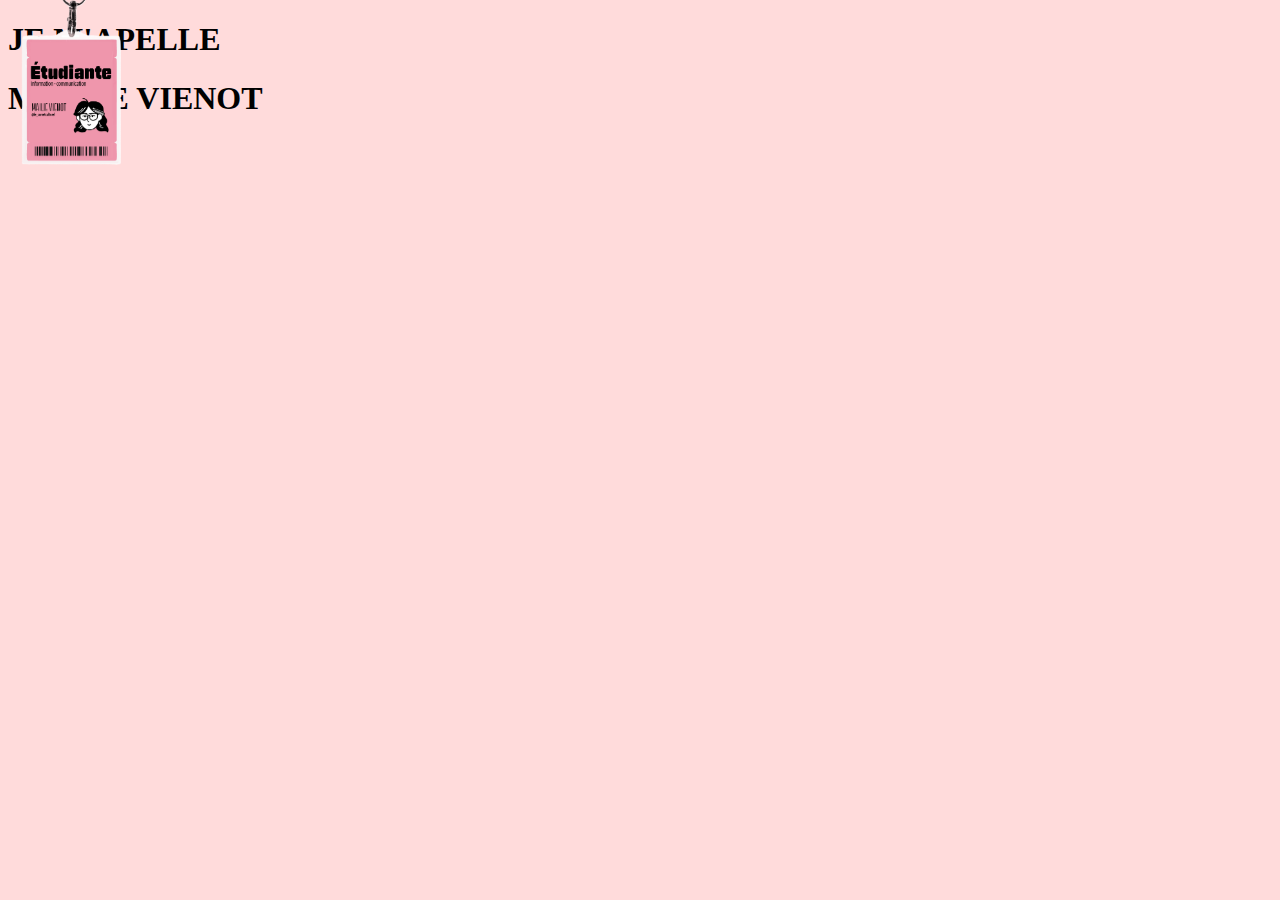
==== Pages/about-me/index-about.html @ 90307793 "Portfolio V1.2 a lot of things" ====
<!DOCTYPE html>
<html lang="en">
<head>
    <meta charset="UTF-8">
    <meta name="viewport" content="width=device-width, initial-scale=1.0">
    <title>Qui Suis-je?</title>
    <link rel="stylesheet" href="style-about.css">
    <script src="script.js" defer></script>
</head>
<body>
    <div class="image-container">
        <img class="image-top-left" src="../../img/etudiante.png" alt="Enchantée, c'est moi !">
    </div>
    <div class="text-container">
        <h1 class="titre1">JE M'APELLE</h1>
        <h1 class="titre2">MAÏLIE VIENOT</h1>
</body>
</html>
---- Pages/about-me/style-about.css ----
body {
    background-color: #FFDBDB;
}

.image-top-left {
    position: absolute;
    top: -12%;
    left: -4%;
    transform: rotateX(15deg);
    margin: 0px;
    width: 25%;
    animation: swing 3s infinite ease-in-out;
}

@keyframes swing {
    0% { transform: rotate(-15deg) translateX(0); }
    50% { transform: rotate(-15deg) translateX(10px); }
    100% { transform: rotate(-15deg) translateX(0); }
}

/* Styles pour les écrans de taille moyenne */
@media (min-width: 768px) {
    .image-top-left {
        top: -10%;
        left: -3%;
        width: 20%;
    }
}

/* Styles pour les écrans de grande taille */
@media (min-width: 1024px) {
    .image-top-left {
        top: -8%;
        left: -2%;
        width: 15%;
    }
}
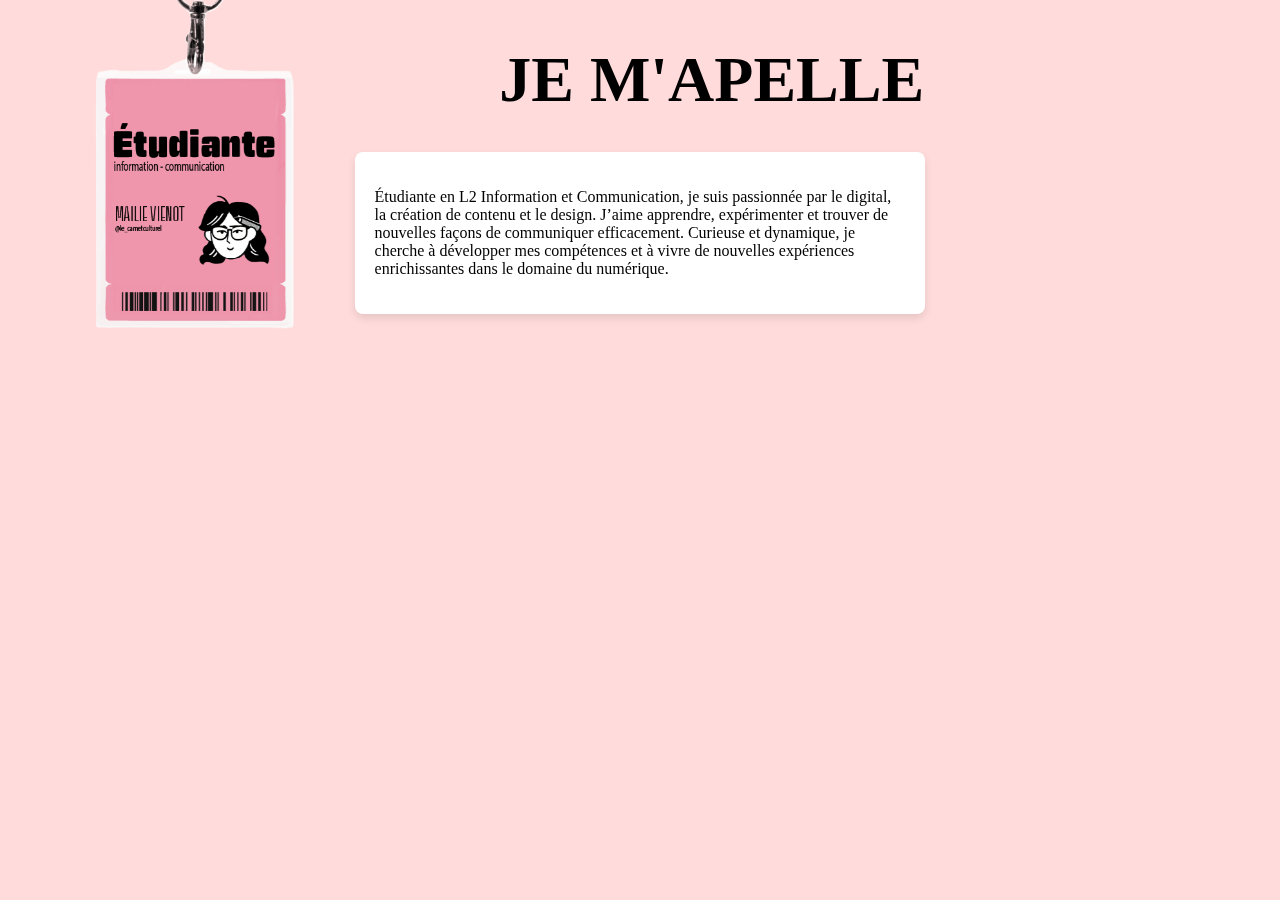
==== commit f8854fa7: "Portfolio V1.3.1 little update nothing special" ====
--- a/Pages/about-me/index-about.html
+++ b/Pages/about-me/index-about.html
@@ -5,7 +5,7 @@
     <meta name="viewport" content="width=device-width, initial-scale=1.0">
     <title>Qui Suis-je?</title>
     <link rel="stylesheet" href="style-about.css">
-    <script src="script.js" defer></script>
+    <script src="script.js"></script>
 </head>
 <body>
     <div class="image-container">
@@ -13,6 +13,12 @@
     </div>
     <div class="text-container">
         <h1 class="titre1">JE M'APELLE</h1>
-        <h1 class="titre2">MAÏLIE VIENOT</h1>
+        <h1 class="titre2">Maïlie Vienot</h1>
+    </div>
+
+    <div class="content-box">
+        <p class="texte1">Étudiante en L2 Information et Communication, je suis passionnée par le digital, la création de contenu et le design. J’aime apprendre, expérimenter et trouver de nouvelles façons de communiquer efficacement. Curieuse et dynamique, je cherche à développer mes compétences et à vivre de nouvelles expériences enrichissantes dans le domaine du numérique.
+    </p>
+    </div>
 </body>
 </html>--- a/Pages/about-me/style-about.css
+++ b/Pages/about-me/style-about.css
@@ -1,3 +1,8 @@
+@font-face {
+    font-family: 'Kapakana';
+    src: url('../../fonts/Kapakana.ttf') format('truetype');
+}
+
 body {
     background-color: #FFDBDB;
 }
@@ -18,20 +23,45 @@
     100% { transform: rotate(-15deg) translateX(0); }
 }
 
+.text-container {
+    position: absolute;
+    text-align: center;
+    left: 39%;
+    top: 0%;
+    align-content: center;
+    font-size: 2em
+}
+
+.titre2 {
+    font-family: 'Kapakana', sans-serif;
+}
+
+.content-box {
+    background-color: white;
+    box-shadow: 0 4px 8px rgba(0, 0, 0, 0.1);
+    padding: 20px;
+    border-radius: 8px;
+    position: relative;
+    max-width: 80%;
+    margin: 12% auto;
+    width: 42%
+}
+
+
 /* Styles pour les écrans de taille moyenne */
 @media (min-width: 768px) {
     .image-top-left {
-        top: -10%;
-        left: -3%;
-        width: 20%;
+        top: -16%;
+        left: -0%;
+        width: 30%;
     }
 }
 
 /* Styles pour les écrans de grande taille */
 @media (min-width: 1024px) {
     .image-top-left {
-        top: -8%;
-        left: -2%;
-        width: 15%;
+        top: -16%;
+        left: -0%;
+        width: 30%;
     }
 }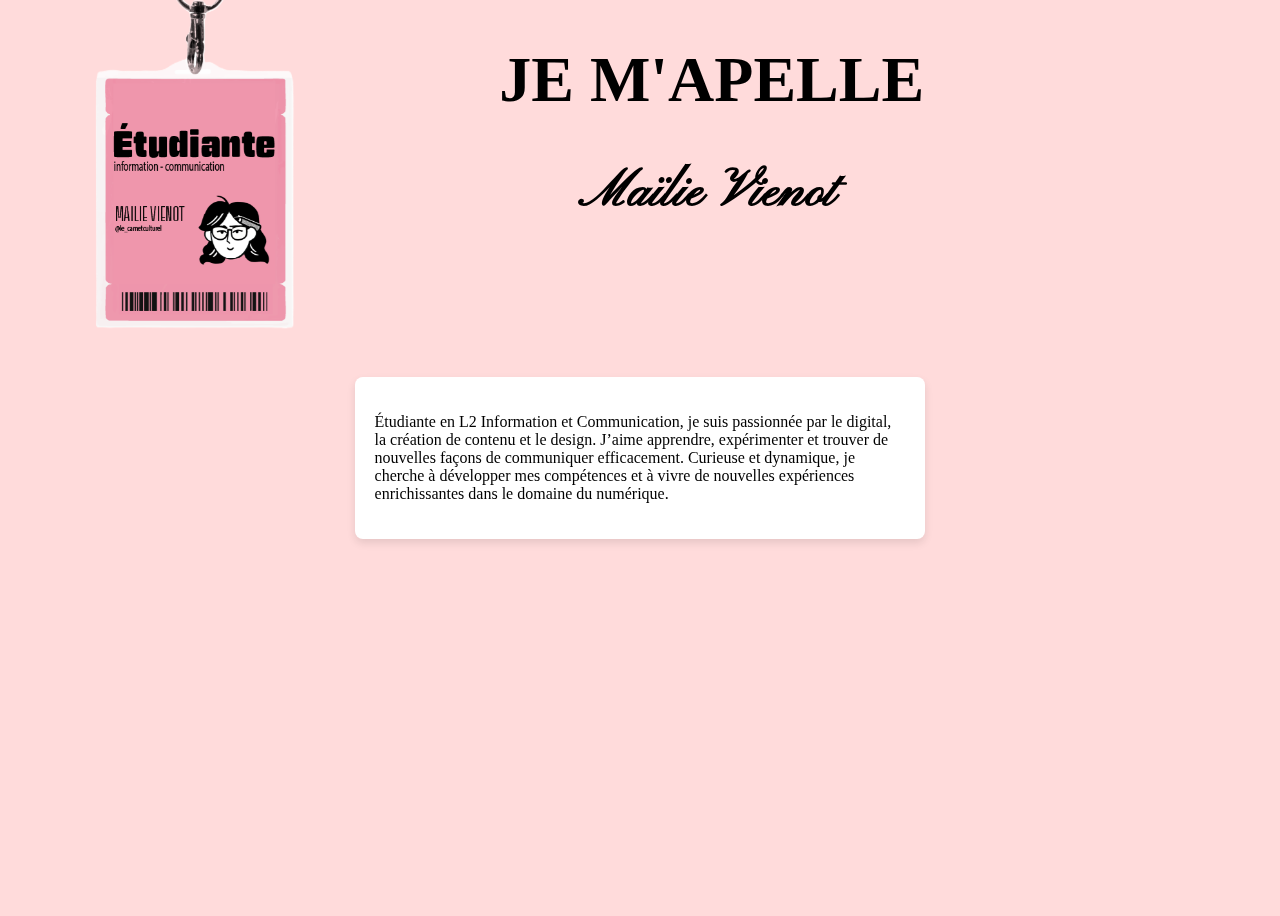
==== commit 146bfca1: "just a save" ====
--- a/Pages/about-me/index-about.html
+++ b/Pages/about-me/index-about.html
@@ -15,7 +15,6 @@
         <h1 class="titre1">JE M'APELLE</h1>
         <h1 class="titre2">Maïlie Vienot</h1>
     </div>
-
     <div class="content-box">
         <p class="texte1">Étudiante en L2 Information et Communication, je suis passionnée par le digital, la création de contenu et le design. J’aime apprendre, expérimenter et trouver de nouvelles façons de communiquer efficacement. Curieuse et dynamique, je cherche à développer mes compétences et à vivre de nouvelles expériences enrichissantes dans le domaine du numérique.
     </p>
--- a/Pages/about-me/style-about.css
+++ b/Pages/about-me/style-about.css
@@ -5,6 +5,11 @@
 
 body {
     background-color: #FFDBDB;
+    display: flex;
+    justify-content: center;
+    align-items: center;
+    height: 100vh;
+    flex-direction: column;
 }
 
 .image-top-left {
@@ -43,7 +48,6 @@
     border-radius: 8px;
     position: relative;
     max-width: 80%;
-    margin: 12% auto;
     width: 42%
 }
 
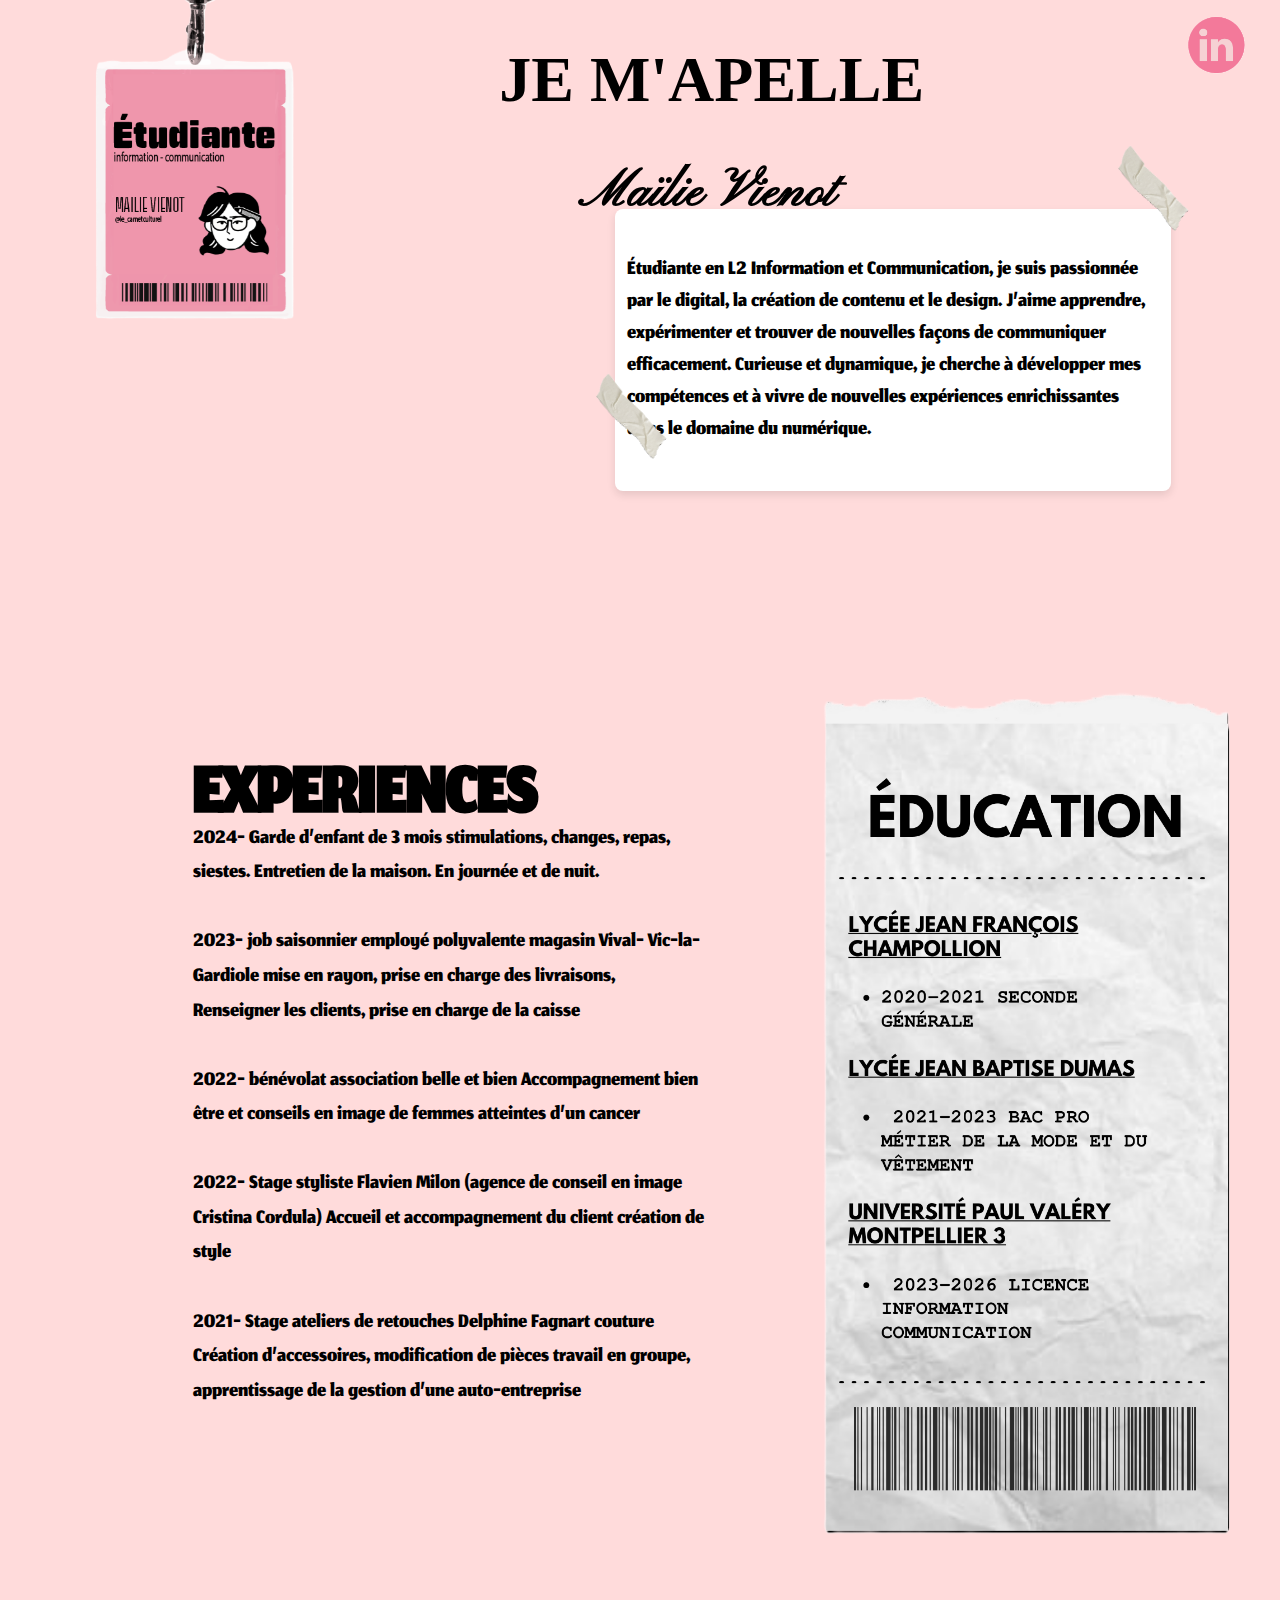
==== commit 1f0c8841: "Portfolio V1.3.2 Finished page ABOUT ME without js" ====
--- a/Pages/about-me/index-about.html
+++ b/Pages/about-me/index-about.html
@@ -8,16 +8,38 @@
     <script src="script.js"></script>
 </head>
 <body>
+    <div class="text-container">
+            <h1 class="titre1">JE M'APELLE</h1>
+            <h1 class="titre2">Maïlie Vienot</h1>
+        </div>
     <div class="image-container">
+        <a href="https://www.linkedin.com/in/mailie-vienot-6aba06296/">
+        <img class="image-top-right" src="../../img/indeed-pinky.png" alt="Let's discover me !">
+    </a>
         <img class="image-top-left" src="../../img/etudiante.png" alt="Enchantée, c'est moi !">
     </div>
-    <div class="text-container">
-        <h1 class="titre1">JE M'APELLE</h1>
-        <h1 class="titre2">Maïlie Vienot</h1>
+    <div class="content-box">
+        <img class="tape-right" src="../../img/tape.png">
+        <img class="tape-left" src="../../img/tape.png">
+        
+        <p class="texte1">Étudiante en L2 Information et Communication, je suis passionnée par le digital, la création de contenu et le design. J’aime apprendre, expérimenter et trouver de nouvelles façons de communiquer efficacement. Curieuse et dynamique, je cherche à développer mes compétences et à vivre de nouvelles expériences enrichissantes dans le domaine du numérique.
+        </p>
     </div>
-    <div class="content-box">
-        <p class="texte1">Étudiante en L2 Information et Communication, je suis passionnée par le digital, la création de contenu et le design. J’aime apprendre, expérimenter et trouver de nouvelles façons de communiquer efficacement. Curieuse et dynamique, je cherche à développer mes compétences et à vivre de nouvelles expériences enrichissantes dans le domaine du numérique.
-    </p>
+    <div class="text1"> 
+        <h2 class="title1">EXPERIENCES</h2>
+        <p class="exp1">2024- Garde d’enfant de 3 mois stimulations, changes, repas, siestes. Entretien de la maison. En journée et de nuit.
+                <br> <br>
+            2023- job saisonnier employé polyvalente magasin Vival- Vic-la-Gardiole mise en rayon, prise en charge des livraisons, Renseigner les clients, prise en charge de la caisse 
+                <br> <br>
+           2022- bénévolat association belle et bien  Accompagnement bien être et conseils en image de femmes atteintes d’un cancer  
+                <br> <br>
+           2022- Stage styliste Flavien Milon (agence de conseil en image Cristina Cordula)  Accueil et accompagnement du client création de style
+                <br> <br>
+            2021- Stage ateliers de retouches Delphine Fagnart couture  Création d’accessoires, modification de pièces travail en groupe, apprentissage de la gestion d’une auto-entreprise</p>
+    </div>
+
+    <div class="eticket">
+        <img class="ticket1" src="../../img/educ-ticket.png" alt="Education">
     </div>
 </body>
 </html>--- a/Pages/about-me/style-about.css
+++ b/Pages/about-me/style-about.css
@@ -1,6 +1,11 @@
 @font-face {
     font-family: 'Kapakana';
     src: url('../../fonts/Kapakana.ttf') format('truetype');
+}
+
+@font-face {
+    font-family: 'Jomhuria';
+    src: url('../../fonts/Jomhuria.ttf') format('truetype');
 }
 
 body {
@@ -12,6 +17,14 @@
     flex-direction: column;
 }
 
+.image-top-right {
+    position: absolute;
+    top: -2%;
+    left: 90%;
+    margin: 0px;
+    width: 10%;
+}
+
 .image-top-left {
     position: absolute;
     top: -12%;
@@ -19,22 +32,23 @@
     transform: rotateX(15deg);
     margin: 0px;
     width: 25%;
+    transform-origin: top center;
     animation: swing 3s infinite ease-in-out;
 }
 
 @keyframes swing {
-    0% { transform: rotate(-15deg) translateX(0); }
-    50% { transform: rotate(-15deg) translateX(10px); }
-    100% { transform: rotate(-15deg) translateX(0); }
+    0% { transform: rotate(10deg) translateX(0); }
+    50% { transform: rotate(-10deg) translateX(10px); }
+    100% { transform: rotate(10deg) translateX(0); }
 }
 
 .text-container {
+    text-align: center;
     position: absolute;
-    text-align: center;
     left: 39%;
     top: 0%;
     align-content: center;
-    font-size: 2em
+    font-size: 2em;
 }
 
 .titre2 {
@@ -44,13 +58,69 @@
 .content-box {
     background-color: white;
     box-shadow: 0 4px 8px rgba(0, 0, 0, 0.1);
-    padding: 20px;
+    padding: 1%;
     border-radius: 8px;
     position: relative;
     max-width: 80%;
-    width: 42%
+    width: 42%;
+    bottom: 12%;
+    left: 20%;
+    font-family: 'Jomhuria', sans-serif; /* Appliquer la police Jomhuria */
+    font-size: 2em;
 }
 
+.tape-right {
+    position: absolute;
+    top: -31%;
+    right: -2%;
+    width: 26%;
+    transform: rotate(50deg);
+}
+
+.tape-left {
+    position: absolute;
+    top: 50%;
+    left: -18%;
+    width: 26%;
+    transform: rotate(50deg);
+}
+
+.title1 {
+    position: absolute;
+    bottom: 15%;
+    left: 15%;
+    font-size: 3.5em;
+    margin: 0.1%;
+}
+
+.exp1 {
+    position: absolute;
+    top: -2em;
+    left: 0em;
+    width: 16em;
+    line-height: 108%;
+}
+
+.text1 {
+    font-family: 'Jomhuria', sans-serif;
+    position: absolute;
+    bottom: 5%;
+    left: 15%;
+    margin: 0.1%;
+    font-size: 2em;
+}
+
+.eticket {
+    position: absolute;
+    top: 60%;
+    left: 50%;
+    width: 0px;
+    height: 0px;
+}
+
+.ticket1 {
+    height: 70em;
+}
 
 /* Styles pour les écrans de taille moyenne */
 @media (min-width: 768px) {
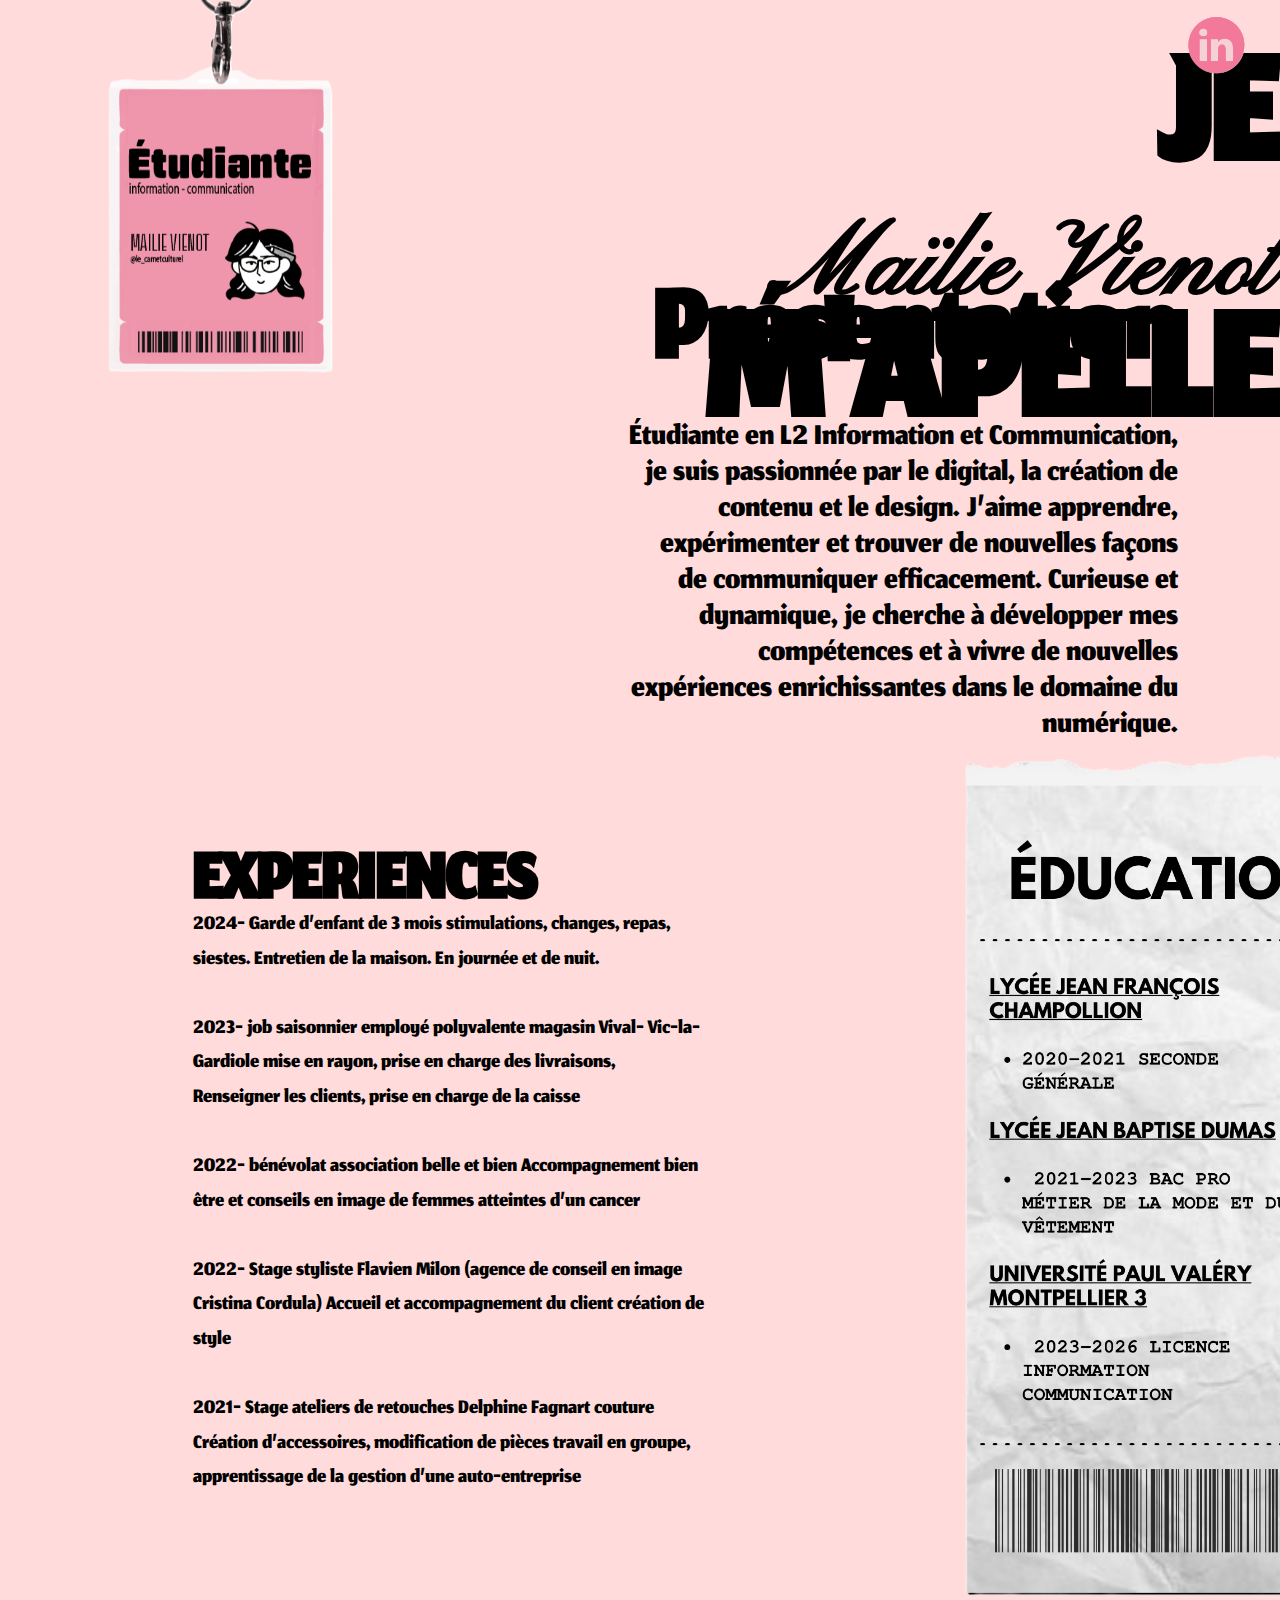
==== commit 186e508c: "Update About Me page" ====
--- a/Pages/about-me/index-about.html
+++ b/Pages/about-me/index-about.html
@@ -18,28 +18,28 @@
     </a>
         <img class="image-top-left" src="../../img/etudiante.png" alt="Enchantée, c'est moi !">
     </div>
-    <div class="content-box">
-        <img class="tape-right" src="../../img/tape.png">
-        <img class="tape-left" src="../../img/tape.png">
-        
-        <p class="texte1">Étudiante en L2 Information et Communication, je suis passionnée par le digital, la création de contenu et le design. J’aime apprendre, expérimenter et trouver de nouvelles façons de communiquer efficacement. Curieuse et dynamique, je cherche à développer mes compétences et à vivre de nouvelles expériences enrichissantes dans le domaine du numérique.
-        </p>
-    </div>
-    <div class="text1"> 
-        <h2 class="title1">EXPERIENCES</h2>
-        <p class="exp1">2024- Garde d’enfant de 3 mois stimulations, changes, repas, siestes. Entretien de la maison. En journée et de nuit.
-                <br> <br>
-            2023- job saisonnier employé polyvalente magasin Vival- Vic-la-Gardiole mise en rayon, prise en charge des livraisons, Renseigner les clients, prise en charge de la caisse 
-                <br> <br>
-           2022- bénévolat association belle et bien  Accompagnement bien être et conseils en image de femmes atteintes d’un cancer  
-                <br> <br>
-           2022- Stage styliste Flavien Milon (agence de conseil en image Cristina Cordula)  Accueil et accompagnement du client création de style
-                <br> <br>
-            2021- Stage ateliers de retouches Delphine Fagnart couture  Création d’accessoires, modification de pièces travail en groupe, apprentissage de la gestion d’une auto-entreprise</p>
-    </div>
+    <div class="container">
+            <div class="content-box">   
+                <h1 class="pres1">Présentation</h1>
+                <p class="texte1">Étudiante en L2 Information et Communication, je suis passionnée par le digital, la création de contenu et le design. J’aime apprendre, expérimenter et trouver de nouvelles façons de communiquer efficacement. Curieuse et dynamique, je cherche à développer mes compétences et à vivre de nouvelles expériences enrichissantes dans le domaine du numérique.
+                </p>
+            </div>
+            <div class="text1"> 
+                <h2 class="title1">EXPERIENCES</h2>
+                <p class="exp1">2024- Garde d’enfant de 3 mois stimulations, changes, repas, siestes. Entretien de la maison. En journée et de nuit.
+                        <br> <br>
+                    2023- job saisonnier employé polyvalente magasin Vival- Vic-la-Gardiole mise en rayon, prise en charge des livraisons, Renseigner les clients, prise en charge de la caisse 
+                        <br> <br>
+                2022- bénévolat association belle et bien  Accompagnement bien être et conseils en image de femmes atteintes d’un cancer  
+                        <br> <br>
+                2022- Stage styliste Flavien Milon (agence de conseil en image Cristina Cordula)  Accueil et accompagnement du client création de style
+                        <br> <br>
+                    2021- Stage ateliers de retouches Delphine Fagnart couture  Création d’accessoires, modification de pièces travail en groupe, apprentissage de la gestion d’une auto-entreprise</p>
+            </div>
 
-    <div class="eticket">
-        <img class="ticket1" src="../../img/educ-ticket.png" alt="Education">
-    </div>
+            <div class="eticket">
+                <img class="ticket1" src="../../img/educ-ticket.png" alt="Education">
+            </div>
+        </div>        
 </body>
 </html>--- a/Pages/about-me/style-about.css
+++ b/Pages/about-me/style-about.css
@@ -15,6 +15,7 @@
     align-items: center;
     height: 100vh;
     flex-direction: column;
+    margin: 0;
 }
 
 .image-top-right {
@@ -43,46 +44,51 @@
 }
 
 .text-container {
-    text-align: center;
-    position: absolute;
-    left: 39%;
+    text-align: end;
+    position: absolute;
+    left: 50%;
     top: 0%;
     align-content: center;
-    font-size: 2em;
+    font-size: 4em;
+}
+
+.text-container .titre1 {
+    font-family: 'Jomhuria', sans-serif;
+    font-size: 4em;
+    margin: 0%;
+    height: 0.8em;
 }
 
 .titre2 {
     font-family: 'Kapakana', sans-serif;
+    margin: 0%;
+}
+
+.container {
+    position: relative;
+    top: 30%;
 }
 
 .content-box {
-    background-color: white;
-    box-shadow: 0 4px 8px rgba(0, 0, 0, 0.1);
-    padding: 1%;
-    border-radius: 8px;
     position: relative;
-    max-width: 80%;
-    width: 42%;
-    bottom: 12%;
-    left: 20%;
-    font-family: 'Jomhuria', sans-serif; /* Appliquer la police Jomhuria */
-    font-size: 2em;
-}
-
-.tape-right {
-    position: absolute;
-    top: -31%;
-    right: -2%;
-    width: 26%;
-    transform: rotate(50deg);
-}
-
-.tape-left {
-    position: absolute;
-    top: 50%;
-    left: -18%;
-    width: 26%;
-    transform: rotate(50deg);
+    width: 43%;
+    bottom: 45%;
+    left: 49%;
+    font-family: 'Jomhuria', sans-serif;
+    font-size: 3em;
+    text-align: end;
+}
+
+.content-box .pres1 {
+    margin: 0%;
+    font-size: 3.5em;
+    padding: 0%;
+    height: 24%;
+}
+
+.content-box .texte1 {
+    margin: 0%;
+    line-height: 75%;
 }
 
 .title1 {
@@ -112,8 +118,8 @@
 
 .eticket {
     position: absolute;
-    top: 60%;
-    left: 50%;
+    top: 26%;
+    left: 61%;
     width: 0px;
     height: 0px;
 }
@@ -134,8 +140,103 @@
 /* Styles pour les écrans de grande taille */
 @media (min-width: 1024px) {
     .image-top-left {
-        top: -16%;
+        top: -17%;
         left: -0%;
-        width: 30%;
-    }
+        width: 34%;
+    }
+}
+
+@media (max-width: 767px) {
+    .text-container {
+        font-size: 2em;
+        left: 10%;
+    }
+
+    .content-box {
+        width: 80%;
+        left: 10%;
+        font-size: 1.5em;
+    }
+
+    .text1 {
+        font-size: 1.5em;
+        left: 10%;
+    }
+
+    .image-top-left {
+        width: 50%;
+        top: -5%;
+        left: 0%;
+    }
+
+    .image-top-right {
+        width: 20%;
+        top: 0%;
+        left: 70%;
+    }
+}
+
+@media (min-width: 768px) and (max-width: 1023px) {
+    .text-container {
+        font-size: 3em;
+        left: 20%;
+    }
+
+    .content-box {
+        width: 60%;
+        left: 20%;
+        font-size: 2em;
+    }
+
+    .text1 {
+        font-size: 2em;
+        left: 20%;
+    }
+
+    .image-top-left {
+        width: 35%;
+        top: -10%;
+        left: 5%;
+    }
+
+    .image-top-right {
+        width: 15%;
+        top: -2%;
+        left: 80%;
+    }
+}
+
+@media (min-width: 1024px) {
+    .text-container {
+        font-size: 4em;
+        left: 50%;
+    }
+
+    .content-box {
+        width: 43%;
+        left: 49%;
+        font-size: 3em;
+    }
+
+    .text1 {
+        font-size: 2em;
+        left: 15%;
+    }
+
+    .image-top-left {
+        width: 34%;
+        top: -17%;
+        left: -0%;
+    }
+
+    .image-top-right {
+        width: 10%;
+        top: -2%;
+        left: 90%;
+    }
+}
+
+.image-top-left, .image-top-right {
+    max-width: 100%;
+    height: auto;
 }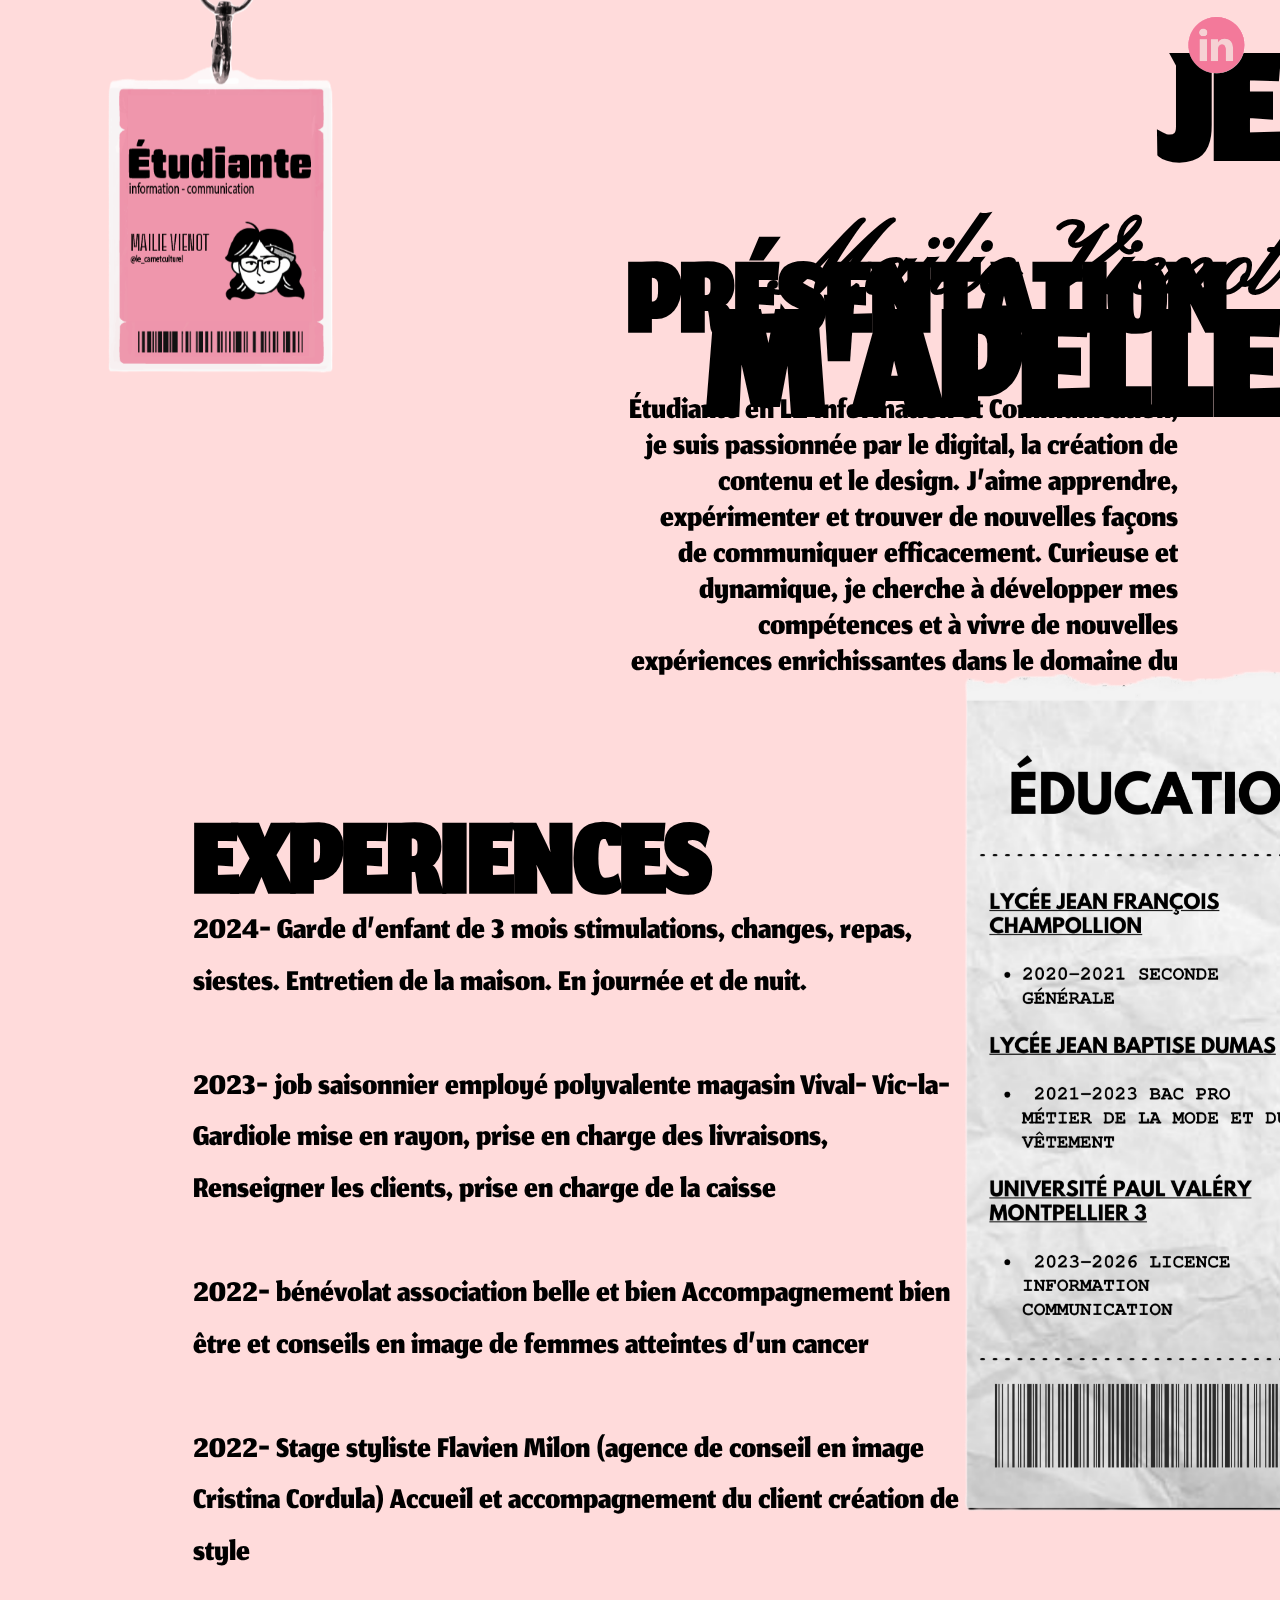
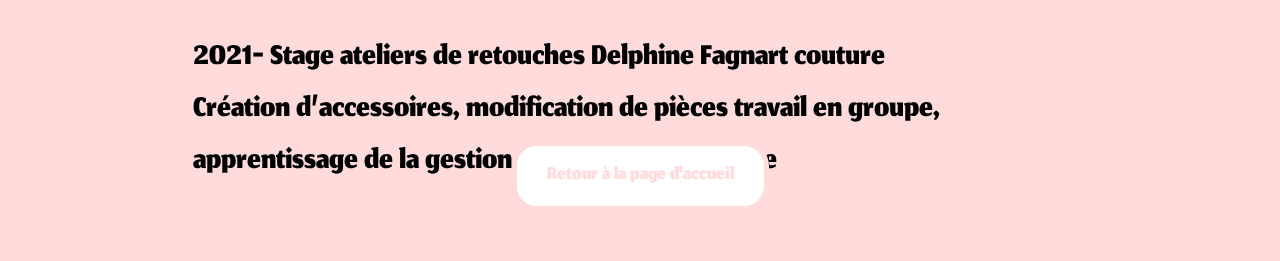
==== commit ae394437: "Update About Me page v1" ====
--- a/Pages/about-me/index-about.html
+++ b/Pages/about-me/index-about.html
@@ -20,7 +20,7 @@
     </div>
     <div class="container">
             <div class="content-box">   
-                <h1 class="pres1">Présentation</h1>
+                <h1 class="pres1">PRÉSENTATION</h1>
                 <p class="texte1">Étudiante en L2 Information et Communication, je suis passionnée par le digital, la création de contenu et le design. J’aime apprendre, expérimenter et trouver de nouvelles façons de communiquer efficacement. Curieuse et dynamique, je cherche à développer mes compétences et à vivre de nouvelles expériences enrichissantes dans le domaine du numérique.
                 </p>
             </div>
@@ -40,6 +40,9 @@
             <div class="eticket">
                 <img class="ticket1" src="../../img/educ-ticket.png" alt="Education">
             </div>
-        </div>        
+        </div>
+        <a class="btn-menu" href="..\..\index.html">        
+            <button class="btn-retour">Retour à la page d'accueil</button>
+        </a>        
 </body>
 </html>--- a/Pages/about-me/style-about.css
+++ b/Pages/about-me/style-about.css
@@ -72,7 +72,7 @@
 .content-box {
     position: relative;
     width: 43%;
-    bottom: 45%;
+    bottom: 33%;
     left: 49%;
     font-family: 'Jomhuria', sans-serif;
     font-size: 3em;
@@ -83,7 +83,7 @@
     margin: 0%;
     font-size: 3.5em;
     padding: 0%;
-    height: 24%;
+    height: 1em;
 }
 
 .content-box .texte1 {
@@ -110,10 +110,10 @@
 .text1 {
     font-family: 'Jomhuria', sans-serif;
     position: absolute;
-    bottom: 5%;
+    top: 115%;
     left: 15%;
     margin: 0.1%;
-    font-size: 2em;
+    font-size: 3em;
 }
 
 .eticket {
@@ -128,6 +128,33 @@
     height: 70em;
 }
 
+.btn-menu { 
+    position: relative;
+    top: 120%;
+}
+
+.btn-retour {
+    display: block;
+    margin: 50px auto; /* Centre horizontalement */
+    padding: 15px 30px;
+    font-size: 30px;
+    font-family: 'Jomhuria', sans-serif;
+    color: #FFDBDB;
+    background-color: white;
+    border: 5px solid #FFDBDB;
+    border-radius: 25px; /* Arrondi les bords */
+    cursor: pointer;
+    transition: background 0.3s, color 0.3s;
+}
+a, a:hover, a:focus {
+    text-decoration: none;
+}
+
+.btn-retour:hover {
+    background-color: #FFDBDB;
+    color: white;
+}
+
 /* Styles pour les écrans de taille moyenne */
 @media (min-width: 768px) {
     .image-top-left {
@@ -219,7 +246,7 @@
     }
 
     .text1 {
-        font-size: 2em;
+        font-size: 3em;
         left: 15%;
     }
 
